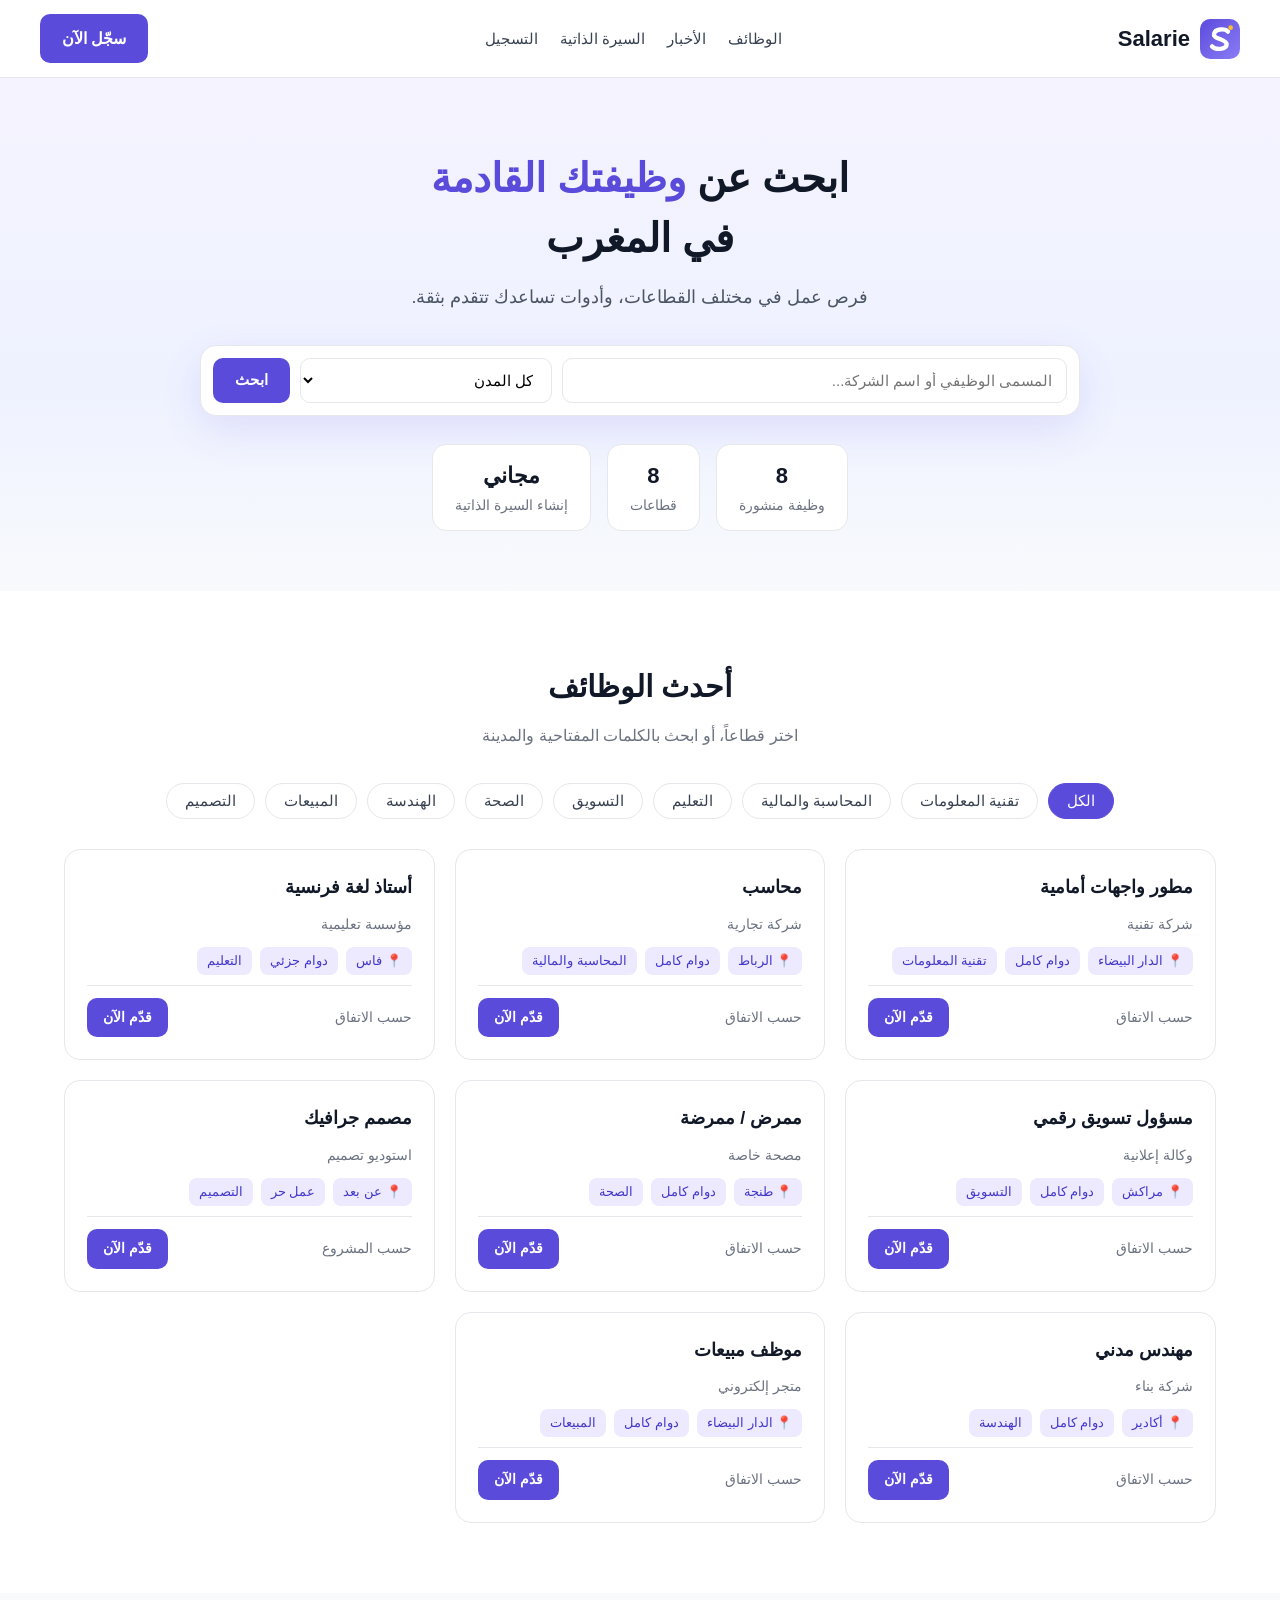
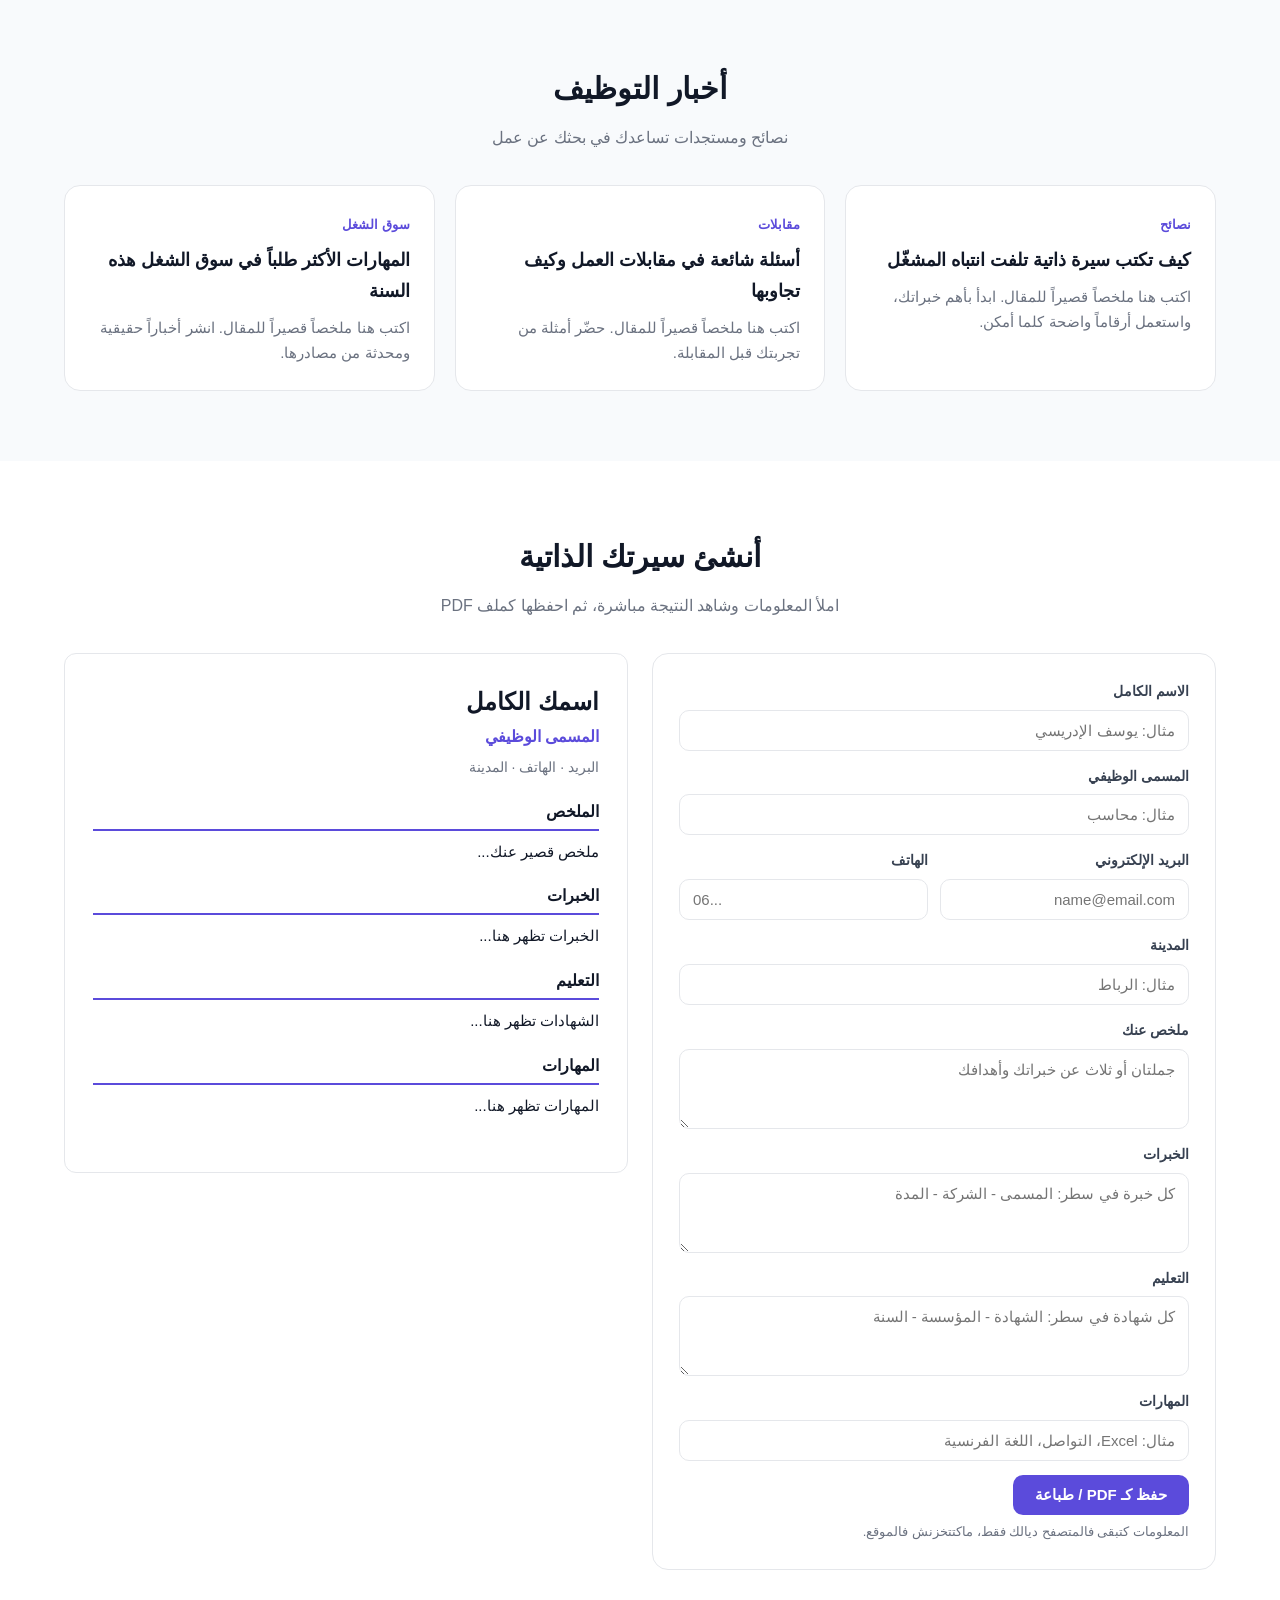
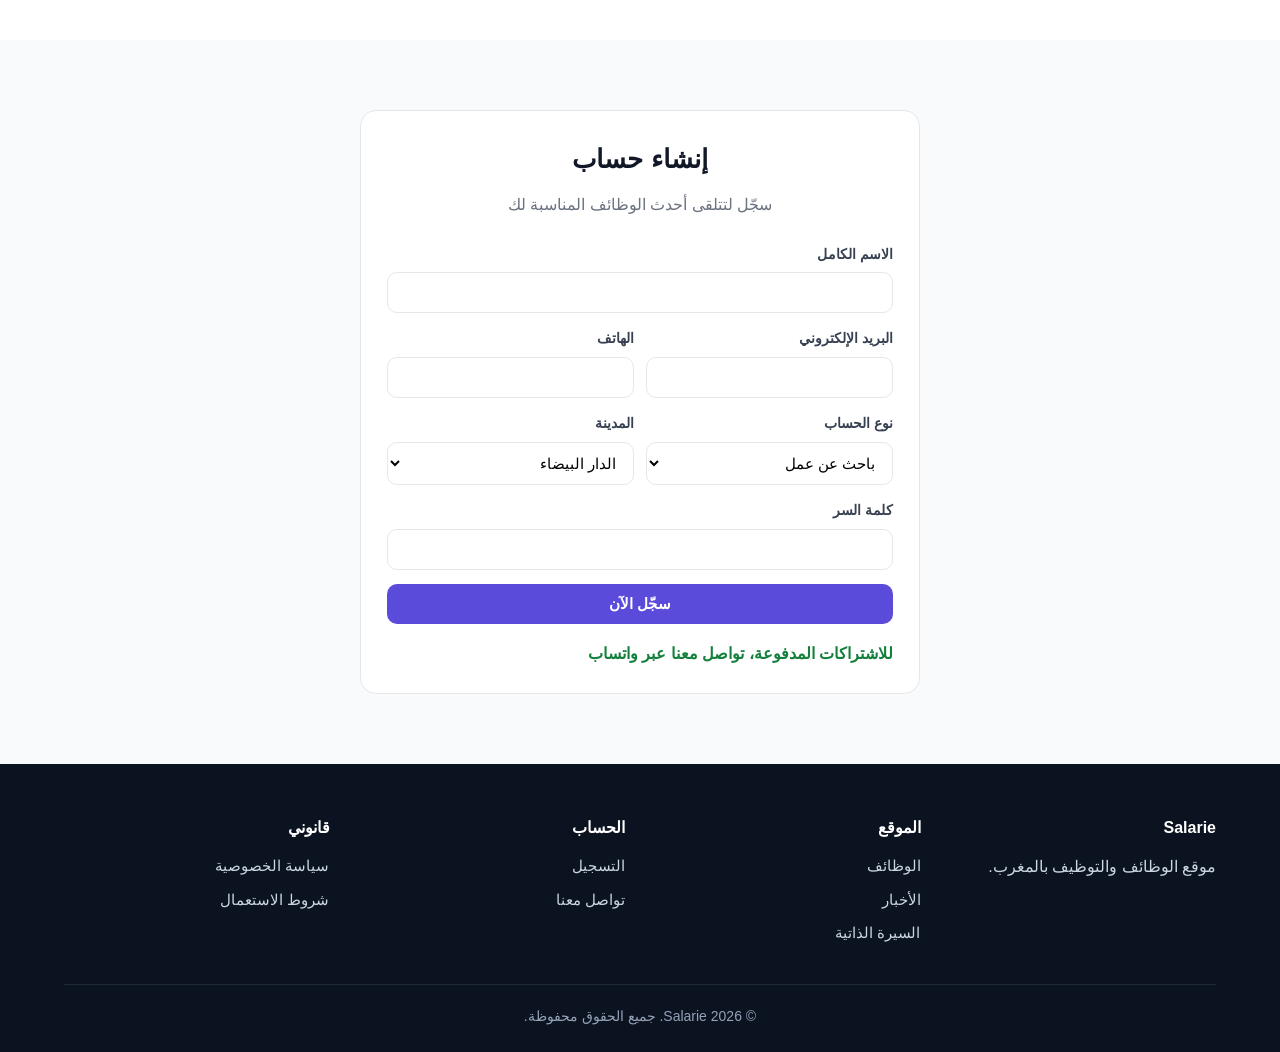
==== jobs.html @ de0eeb00 "Add files via upload" ====
<!DOCTYPE html>
<html lang="ar" dir="rtl">
<head>
<meta charset="UTF-8">
<meta name="viewport" content="width=device-width, initial-scale=1.0">
<title>Salarie | الوظائف والتوظيف بالمغرب</title>
<meta name="description" content="ابحث عن وظيفة في المغرب، تابع أخبار التوظيف، وأنشئ سيرتك الذاتية بسهولة مع Salarie">
<style>
:root{--primary:#5b4bdb;--primary-dark:#4338ca;--ink:#111827;--muted:#6b7280;--line:#e5e7eb;--bg:#f8fafc;--soft:#ede9fe}
*{box-sizing:border-box;margin:0;padding:0}
html{scroll-behavior:smooth}
body{font-family:Tahoma,Arial,sans-serif;color:var(--ink);background:var(--bg);line-height:1.7}
a{color:inherit;text-decoration:none}
button,input,select,textarea{font-family:inherit;font-size:15px}
.container{max-width:1200px;margin:auto;padding:0 24px}

/* Header */
header{background:#fff;border-bottom:1px solid var(--line);position:sticky;top:0;z-index:20}
.nav{display:flex;justify-content:space-between;align-items:center;gap:16px;flex-wrap:wrap;padding:14px 0}
.logo{display:flex;align-items:center;gap:10px;font-size:22px;font-weight:bold}
.logo-mark{width:40px;height:40px;flex-shrink:0}
.menu{display:flex;gap:22px;flex-wrap:wrap}
.menu a{color:#374151;font-size:15px}
.menu a:hover{color:var(--primary)}

/* Buttons */
.btn{display:inline-flex;align-items:center;justify-content:center;gap:8px;padding:11px 22px;border-radius:10px;border:none;cursor:pointer;font-weight:bold;transition:.2s}
.btn-primary{background:var(--primary);color:#fff}
.btn-primary:hover{background:var(--primary-dark)}
.btn-soft{background:#fff;color:var(--primary);border:1px solid #c7d2fe}
.btn-soft:hover{background:var(--soft)}

/* Hero */
.hero{background:linear-gradient(180deg,#f5f3ff,#eef2ff 60%,#f8fafc);padding:70px 0 60px;text-align:center}
.hero h1{font-size:40px;line-height:1.5;margin-bottom:14px}
.hero h1 span{color:var(--primary)}
.hero p{color:#4b5563;font-size:18px;margin-bottom:32px}
.search{background:#fff;border:1px solid var(--line);border-radius:16px;padding:12px;display:grid;grid-template-columns:2fr 1fr auto;gap:10px;max-width:880px;margin:auto;box-shadow:0 14px 40px rgba(91,75,219,.12)}
.search input,.search select{border:1px solid var(--line);border-radius:10px;padding:12px 14px;width:100%;background:#fff}
.hero-stats{display:flex;justify-content:center;gap:16px;flex-wrap:wrap;margin-top:28px}
.hero-stats div{background:#fff;border:1px solid var(--line);border-radius:14px;padding:12px 22px;font-size:14px;color:var(--muted)}
.hero-stats b{display:block;font-size:22px;color:var(--ink)}

/* Sections */
section{padding:70px 0}
.alt{background:#fff}
.title{font-size:30px;text-align:center;margin-bottom:10px}
.lead{text-align:center;color:var(--muted);margin-bottom:34px}

/* Jobs */
.chips{display:flex;flex-wrap:wrap;gap:10px;justify-content:center;margin-bottom:30px}
.chip{border:1px solid var(--line);background:#fff;border-radius:999px;padding:8px 18px;cursor:pointer;color:#374151}
.chip:hover,.chip.active{background:var(--primary);color:#fff;border-color:var(--primary)}
.jobs{display:grid;grid-template-columns:repeat(auto-fill,minmax(300px,1fr));gap:20px}
.job{background:#fff;border:1px solid var(--line);border-radius:16px;padding:22px;display:flex;flex-direction:column;gap:10px;transition:.2s}
.job:hover{box-shadow:0 10px 25px rgba(0,0,0,.06);transform:translateY(-3px)}
.job h3{font-size:18px}
.job .company{color:var(--muted);font-size:14px}
.tags{display:flex;gap:8px;flex-wrap:wrap}
.tag{background:var(--soft);color:var(--primary-dark);border-radius:8px;padding:3px 10px;font-size:13px}
.job .meta{color:var(--muted);font-size:14px;display:flex;justify-content:space-between;align-items:center;gap:10px;margin-top:auto;padding-top:12px;border-top:1px solid var(--line)}
.job .btn{padding:8px 16px;font-size:14px}
.empty{text-align:center;color:var(--muted);grid-column:1/-1;padding:30px}

/* News */
.news{display:grid;grid-template-columns:repeat(auto-fit,minmax(260px,1fr));gap:20px}
.news-card{background:#fff;border:1px solid var(--line);border-radius:16px;padding:24px}
.news-card small{color:var(--primary);font-weight:bold}
.news-card h3{margin:8px 0;font-size:18px}
.news-card p{color:var(--muted);font-size:15px}

/* Forms and CV */
.two{display:grid;grid-template-columns:1fr 1fr;gap:24px;align-items:start}
.panel{background:#fff;border:1px solid var(--line);border-radius:16px;padding:26px}
.field{display:flex;flex-direction:column;gap:6px;margin-bottom:14px}
.field label{font-size:14px;color:#374151;font-weight:bold}
.field input,.field select,.field textarea{border:1px solid var(--line);border-radius:10px;padding:11px 13px;background:#fff;width:100%}
.field textarea{min-height:80px;resize:vertical}
.grid2{display:grid;grid-template-columns:1fr 1fr;gap:12px}
.note{font-size:13px;color:var(--muted);margin-top:6px}
.actions{display:flex;gap:10px;flex-wrap:wrap;margin-top:8px}
#cv-preview{background:#fff;border:1px solid var(--line);border-radius:12px;padding:28px;min-height:520px}
#cv-preview h2{font-size:24px}
#cv-preview .role{color:var(--primary);font-weight:bold;margin-bottom:6px}
#cv-preview .info{font-size:14px;color:var(--muted);margin-bottom:14px}
#cv-preview h4{border-bottom:2px solid var(--primary);padding-bottom:4px;margin:18px 0 8px}
#cv-preview p{white-space:pre-line;font-size:15px}
.ok{display:none;background:#dcfce7;color:#166534;border-radius:10px;padding:12px 14px;margin-top:14px;font-size:15px}
.wa{display:inline-block;margin-top:16px;color:#15803d;font-weight:bold}

/* Footer */
footer{background:#0b1220;color:#cbd5e1;padding:50px 0 24px}
.foot{display:grid;grid-template-columns:repeat(auto-fit,minmax(200px,1fr));gap:30px;margin-bottom:30px}
footer h4{color:#fff;margin-bottom:12px}
footer a{display:block;color:#cbd5e1;margin-bottom:8px;font-size:15px}
footer a:hover{color:#fff}
.copy{text-align:center;border-top:1px solid #1f2937;padding-top:20px;font-size:14px;color:#94a3b8}

/* Printing: only the CV is printed or saved as PDF */
@media print{
  body *{visibility:hidden}
  #cv-preview,#cv-preview *{visibility:visible}
  #cv-preview{position:absolute;top:0;left:0;width:100%;border:none}
}

@media(max-width:900px){
  .two{grid-template-columns:1fr}
  .search{grid-template-columns:1fr}
  .hero h1{font-size:30px}
  .menu{display:none}
}
@media(max-width:600px){
  .grid2{grid-template-columns:1fr}
}
</style>
</head>
<body>

<header>
  <div class="container nav">
    <a class="logo" href="index.html">
      <svg class="logo-mark" viewBox="0 0 120 120" aria-hidden="true">
        <defs>
          <linearGradient id="lbg" x1="0" y1="0" x2="1" y2="1">
            <stop offset="0" stop-color="#5b4bdb"/>
            <stop offset="1" stop-color="#8b7cf6"/>
          </linearGradient>
        </defs>
        <rect width="120" height="120" rx="30" fill="url(#lbg)"/>
        <path d="M84 38 C76 28 44 28 42 46 C40 60 80 60 80 76 C80 92 46 94 36 82" fill="none" stroke="#ffffff" stroke-width="13" stroke-linecap="round" stroke-linejoin="round"/>
        <circle cx="92" cy="26" r="7" fill="#fbbf24"/>
      </svg>
      <span>Salarie</span>
    </a>
    <nav class="menu">
      <a href="#jobs">الوظائف</a>
      <a href="#news">الأخبار</a>
      <a href="#cv">السيرة الذاتية</a>
      <a href="#register">التسجيل</a>
    </nav>
    <a class="btn btn-primary" href="#register">سجّل الآن</a>
  </div>
</header>

<div class="hero">
  <div class="container">
    <h1>ابحث عن <span>وظيفتك القادمة</span><br>في المغرب</h1>
    <p>فرص عمل في مختلف القطاعات، وأدوات تساعدك تتقدم بثقة.</p>
    <div class="search">
      <input id="q" type="text" placeholder="المسمى الوظيفي أو اسم الشركة...">
      <select id="city">
        <option value="">كل المدن</option>
        <option>الدار البيضاء</option>
        <option>الرباط</option>
        <option>طنجة</option>
        <option>مراكش</option>
        <option>فاس</option>
        <option>أكادير</option>
        <option>عن بعد</option>
      </select>
      <button class="btn btn-primary" id="searchBtn">ابحث</button>
    </div>
    <div class="hero-stats">
      <div><b id="jobCount">0</b>وظيفة منشورة</div>
      <div><b>8</b>قطاعات</div>
      <div><b>مجاني</b>إنشاء السيرة الذاتية</div>
    </div>
  </div>
</div>

<section id="jobs" class="alt">
  <div class="container">
    <h2 class="title">أحدث الوظائف</h2>
    <p class="lead">اختر قطاعاً، أو ابحث بالكلمات المفتاحية والمدينة</p>
    <div class="chips" id="chips"></div>
    <div class="jobs" id="jobList"></div>
  </div>
</section>

<section id="news">
  <div class="container">
    <h2 class="title">أخبار التوظيف</h2>
    <p class="lead">نصائح ومستجدات تساعدك في بحثك عن عمل</p>
    <div class="news">
      <article class="news-card">
        <small>نصائح</small>
        <h3>كيف تكتب سيرة ذاتية تلفت انتباه المشغّل</h3>
        <p>اكتب هنا ملخصاً قصيراً للمقال. ابدأ بأهم خبراتك، واستعمل أرقاماً واضحة كلما أمكن.</p>
      </article>
      <article class="news-card">
        <small>مقابلات</small>
        <h3>أسئلة شائعة في مقابلات العمل وكيف تجاوبها</h3>
        <p>اكتب هنا ملخصاً قصيراً للمقال. حضّر أمثلة من تجربتك قبل المقابلة.</p>
      </article>
      <article class="news-card">
        <small>سوق الشغل</small>
        <h3>المهارات الأكثر طلباً في سوق الشغل هذه السنة</h3>
        <p>اكتب هنا ملخصاً قصيراً للمقال. انشر أخباراً حقيقية ومحدثة من مصادرها.</p>
      </article>
    </div>
  </div>
</section>

<section id="cv" class="alt">
  <div class="container">
    <h2 class="title">أنشئ سيرتك الذاتية</h2>
    <p class="lead">املأ المعلومات وشاهد النتيجة مباشرة، ثم احفظها كملف PDF</p>
    <div class="two">
      <div class="panel">
        <form id="cvForm" onsubmit="return false">
          <div class="field"><label for="cvName">الاسم الكامل</label><input id="cvName" type="text" placeholder="مثال: يوسف الإدريسي"></div>
          <div class="field"><label for="cvRole">المسمى الوظيفي</label><input id="cvRole" type="text" placeholder="مثال: محاسب"></div>
          <div class="grid2">
            <div class="field"><label for="cvEmail">البريد الإلكتروني</label><input id="cvEmail" type="email" placeholder="name@email.com"></div>
            <div class="field"><label for="cvPhone">الهاتف</label><input id="cvPhone" type="tel" placeholder="06..."></div>
          </div>
          <div class="field"><label for="cvCity">المدينة</label><input id="cvCity" type="text" placeholder="مثال: الرباط"></div>
          <div class="field"><label for="cvSummary">ملخص عنك</label><textarea id="cvSummary" placeholder="جملتان أو ثلاث عن خبراتك وأهدافك"></textarea></div>
          <div class="field"><label for="cvExp">الخبرات</label><textarea id="cvExp" placeholder="كل خبرة في سطر: المسمى - الشركة - المدة"></textarea></div>
          <div class="field"><label for="cvEdu">التعليم</label><textarea id="cvEdu" placeholder="كل شهادة في سطر: الشهادة - المؤسسة - السنة"></textarea></div>
          <div class="field"><label for="cvSkills">المهارات</label><input id="cvSkills" type="text" placeholder="مثال: Excel، التواصل، اللغة الفرنسية"></div>
          <div class="actions">
            <button class="btn btn-primary" id="printBtn" type="button">حفظ كـ PDF / طباعة</button>
          </div>
          <p class="note">المعلومات كتبقى فالمتصفح ديالك فقط، ماكتتخزنش فالموقع.</p>
        </form>
      </div>
      <div>
        <div id="cv-preview">
          <h2 id="pName">اسمك الكامل</h2>
          <div class="role" id="pRole">المسمى الوظيفي</div>
          <div class="info" id="pInfo">البريد · الهاتف · المدينة</div>
          <h4>الملخص</h4>
          <p id="pSummary">ملخص قصير عنك...</p>
          <h4>الخبرات</h4>
          <p id="pExp">الخبرات تظهر هنا...</p>
          <h4>التعليم</h4>
          <p id="pEdu">الشهادات تظهر هنا...</p>
          <h4>المهارات</h4>
          <p id="pSkills">المهارات تظهر هنا...</p>
        </div>
      </div>
    </div>
  </div>
</section>

<section id="register">
  <div class="container">
    <div class="panel" style="max-width:560px;margin:auto">
      <h2 class="title" style="font-size:26px">إنشاء حساب</h2>
      <p class="lead" style="margin-bottom:24px">سجّل لتتلقى أحدث الوظائف المناسبة لك</p>
      <form id="regForm">
        <div class="field"><label for="regName">الاسم الكامل</label><input id="regName" type="text" required></div>
        <div class="grid2">
          <div class="field"><label for="regEmail">البريد الإلكتروني</label><input id="regEmail" type="email" required></div>
          <div class="field"><label for="regPhone">الهاتف</label><input id="regPhone" type="tel"></div>
        </div>
        <div class="grid2">
          <div class="field">
            <label for="regType">نوع الحساب</label>
            <select id="regType">
              <option>باحث عن عمل</option>
              <option>شركة تبحث عن موظفين</option>
            </select>
          </div>
          <div class="field">
            <label for="regCity">المدينة</label>
            <select id="regCity">
              <option>الدار البيضاء</option>
              <option>الرباط</option>
              <option>طنجة</option>
              <option>مراكش</option>
              <option>فاس</option>
              <option>أكادير</option>
              <option>أخرى</option>
            </select>
          </div>
        </div>
        <div class="field"><label for="regPass">كلمة السر</label><input id="regPass" type="password" minlength="6" required></div>
        <button class="btn btn-primary" type="submit" style="width:100%">سجّل الآن</button>
      </form>
      <div class="ok" id="regOk">شكراً، تم استلام طلبك. (نسخة تجريبية: الحسابات غادي تتحفظ بعد ربط قاعدة البيانات)</div>
      <a class="wa" href="https://wa.me/212600000000" target="_blank" rel="noopener">للاشتراكات المدفوعة، تواصل معنا عبر واتساب</a>
    </div>
  </div>
</section>

<footer>
  <div class="container">
    <div class="foot">
      <div>
        <h4>Salarie</h4>
        <p>موقع الوظائف والتوظيف بالمغرب.</p>
      </div>
      <div>
        <h4>الموقع</h4>
        <a href="#jobs">الوظائف</a>
        <a href="#news">الأخبار</a>
        <a href="#cv">السيرة الذاتية</a>
      </div>
      <div>
        <h4>الحساب</h4>
        <a href="#register">التسجيل</a>
        <a href="#register">تواصل معنا</a>
      </div>
      <div>
        <h4>قانوني</h4>
        <a href="#">سياسة الخصوصية</a>
        <a href="#">شروط الاستعمال</a>
      </div>
    </div>
    <div class="copy">© 2026 Salarie. جميع الحقوق محفوظة.</div>
  </div>
</footer>

<script>
  /* Sample jobs: replace with real data later (Supabase). */
  const jobs = [
    { title: "مطور واجهات أمامية", company: "شركة تقنية", city: "الدار البيضاء", type: "دوام كامل", category: "تقنية المعلومات", salary: "حسب الاتفاق" },
    { title: "محاسب", company: "شركة تجارية", city: "الرباط", type: "دوام كامل", category: "المحاسبة والمالية", salary: "حسب الاتفاق" },
    { title: "أستاذ لغة فرنسية", company: "مؤسسة تعليمية", city: "فاس", type: "دوام جزئي", category: "التعليم", salary: "حسب الاتفاق" },
    { title: "مسؤول تسويق رقمي", company: "وكالة إعلانية", city: "مراكش", type: "دوام كامل", category: "التسويق", salary: "حسب الاتفاق" },
    { title: "ممرض / ممرضة", company: "مصحة خاصة", city: "طنجة", type: "دوام كامل", category: "الصحة", salary: "حسب الاتفاق" },
    { title: "مصمم جرافيك", company: "استوديو تصميم", city: "عن بعد", type: "عمل حر", category: "التصميم", salary: "حسب المشروع" },
    { title: "مهندس مدني", company: "شركة بناء", city: "أكادير", type: "دوام كامل", category: "الهندسة", salary: "حسب الاتفاق" },
    { title: "موظف مبيعات", company: "متجر إلكتروني", city: "الدار البيضاء", type: "دوام كامل", category: "المبيعات", salary: "حسب الاتفاق" }
  ];

  const categories = ["الكل", "تقنية المعلومات", "المحاسبة والمالية", "التعليم", "التسويق", "الصحة", "الهندسة", "المبيعات", "التصميم"];
  let activeCategory = "الكل";

  const $ = (id) => document.getElementById(id);

  function renderChips() {
    $("chips").innerHTML = categories.map(c =>
      `<button class="chip ${c === activeCategory ? "active" : ""}" data-cat="${c}">${c}</button>`
    ).join("");
  }

  function jobCard(j) {
    return `<article class="job">
      <h3>${j.title}</h3>
      <div class="company">${j.company}</div>
      <div class="tags">
        <span class="tag">📍 ${j.city}</span>
        <span class="tag">${j.type}</span>
        <span class="tag">${j.category}</span>
      </div>
      <div class="meta">
        <span>${j.salary}</span>
        <a class="btn btn-primary" href="#register">قدّم الآن</a>
      </div>
    </article>`;
  }

  function renderJobs() {
    const q = $("q").value.trim().toLowerCase();
    const city = $("city").value;
    const list = jobs.filter(j =>
      (activeCategory === "الكل" || j.category === activeCategory) &&
      (!city || j.city === city) &&
      (!q || (j.title + " " + j.company + " " + j.category).toLowerCase().includes(q))
    );
    $("jobList").innerHTML = list.length
      ? list.map(jobCard).join("")
      : `<div class="empty">ما لقيناش وظائف مطابقة، جرّب كلمات أو مدينة أخرى.</div>`;
  }

  $("chips").addEventListener("click", (e) => {
    const btn = e.target.closest(".chip");
    if (!btn) return;
    activeCategory = btn.dataset.cat;
    renderChips();
    renderJobs();
  });
  $("searchBtn").addEventListener("click", () => {
    renderJobs();
    location.hash = "#jobs";
  });
  $("q").addEventListener("input", renderJobs);
  $("city").addEventListener("change", renderJobs);

  /* CV live preview */
  const cvFields = {
    cvName: "pName", cvRole: "pRole", cvSummary: "pSummary",
    cvExp: "pExp", cvEdu: "pEdu", cvSkills: "pSkills"
  };
  const emptyText = {
    pName: "اسمك الكامل", pRole: "المسمى الوظيفي", pSummary: "ملخص قصير عنك...",
    pExp: "الخبرات تظهر هنا...", pEdu: "الشهادات تظهر هنا...", pSkills: "المهارات تظهر هنا..."
  };
  function updateCV() {
    Object.keys(cvFields).forEach(inputId => {
      const value = $(inputId).value.trim();
      $(cvFields[inputId]).textContent = value || emptyText[cvFields[inputId]];
    });
    const info = [$("cvEmail").value.trim(), $("cvPhone").value.trim(), $("cvCity").value.trim()]
      .filter(Boolean).join(" · ");
    $("pInfo").textContent = info || "البريد · الهاتف · المدينة";
  }
  document.querySelectorAll("#cvForm input, #cvForm textarea").forEach(el =>
    el.addEventListener("input", updateCV)
  );
  $("printBtn").addEventListener("click", () => window.print());

  /* Registration (demo only). Connect Supabase here later to save users. */
  $("regForm").addEventListener("submit", (e) => {
    e.preventDefault();
    $("regOk").style.display = "block";
    e.target.reset();
  });

  $("jobCount").textContent = jobs.length;
  renderChips();
  renderJobs();
  updateCV();
</script>

</body>
</html>
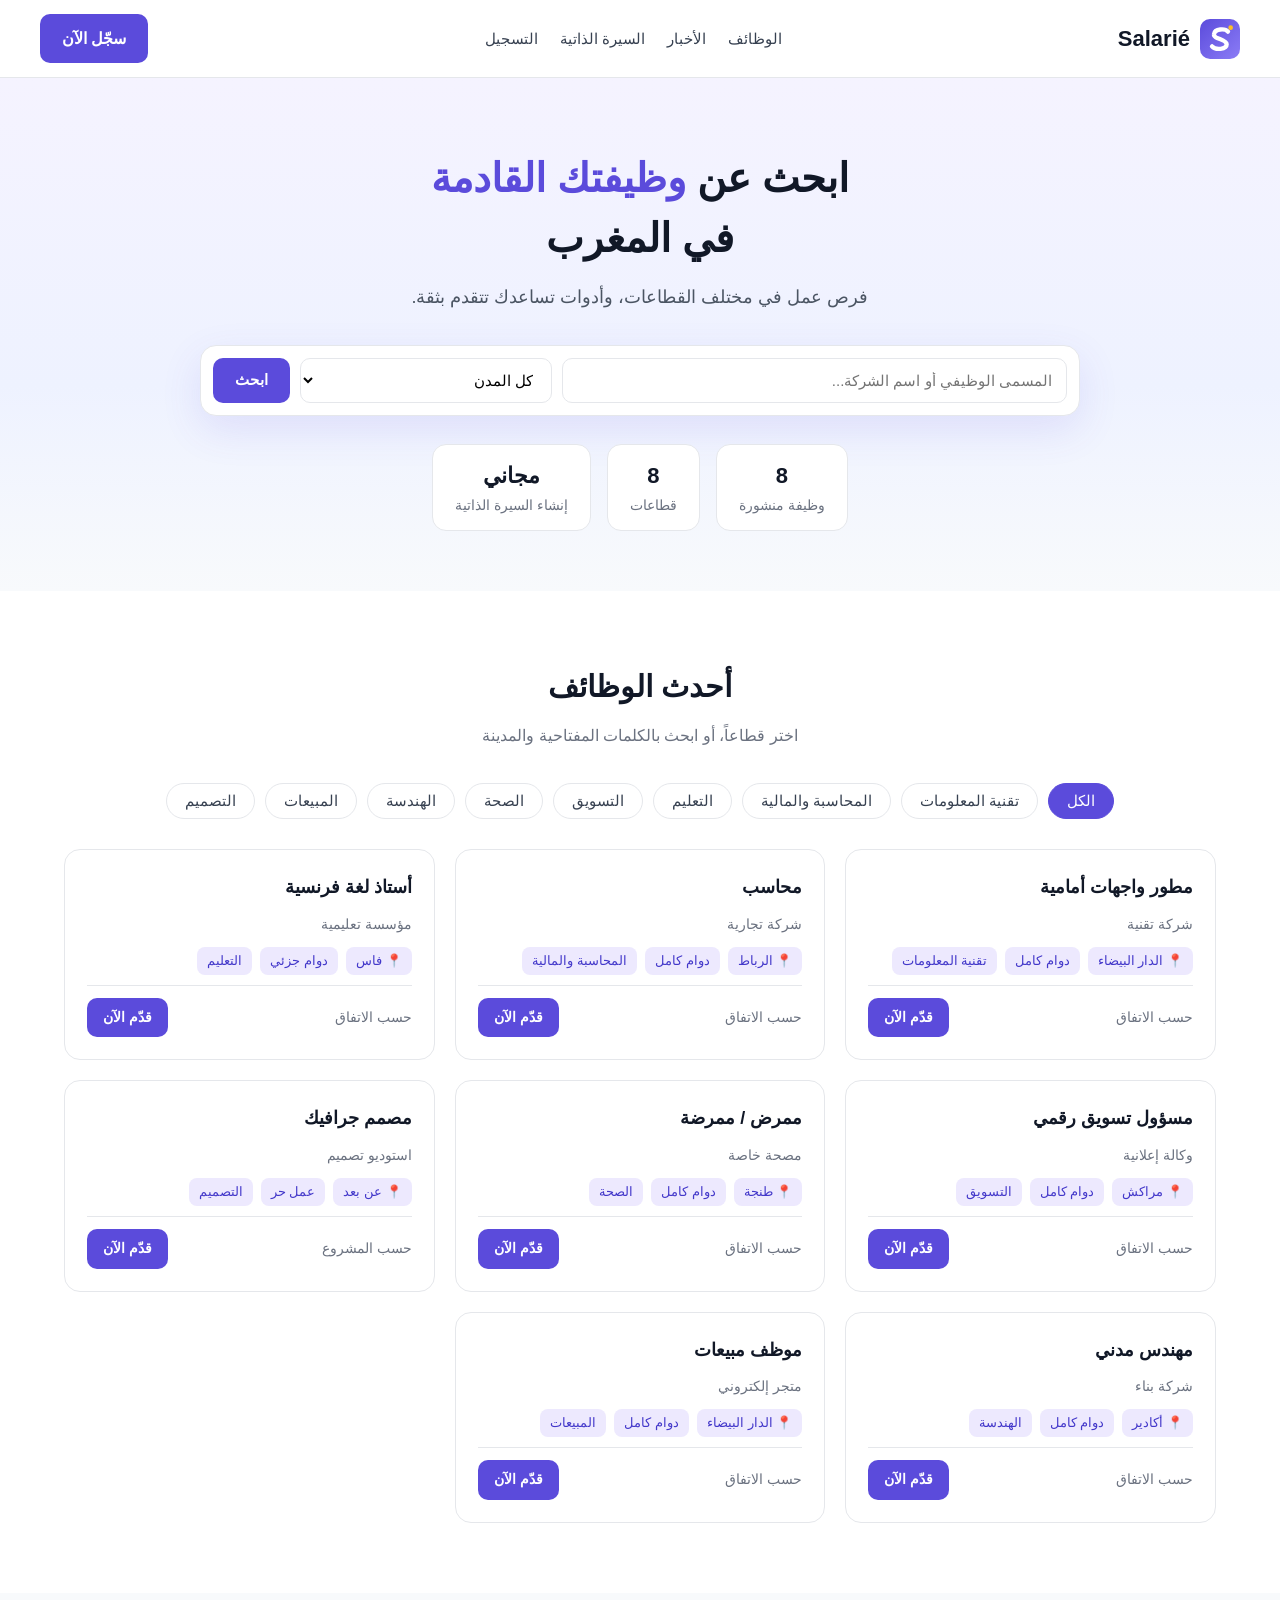
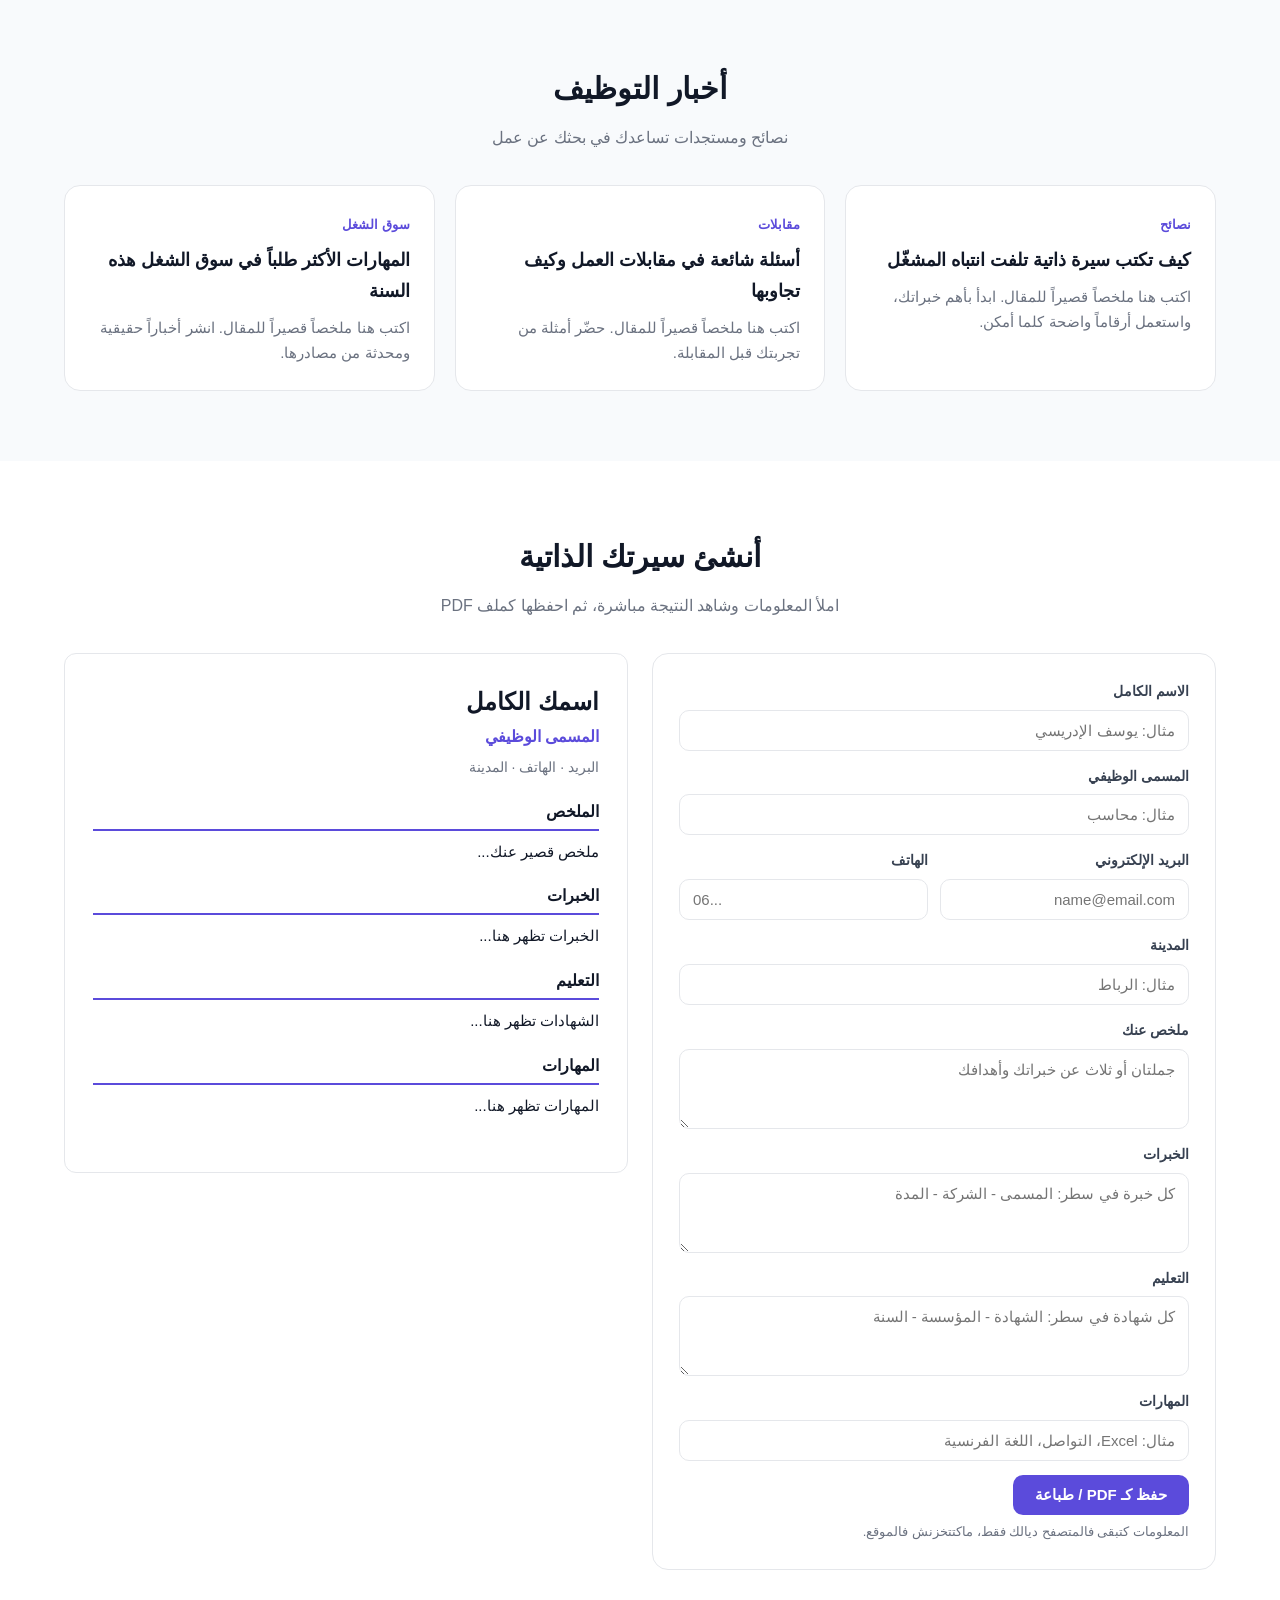
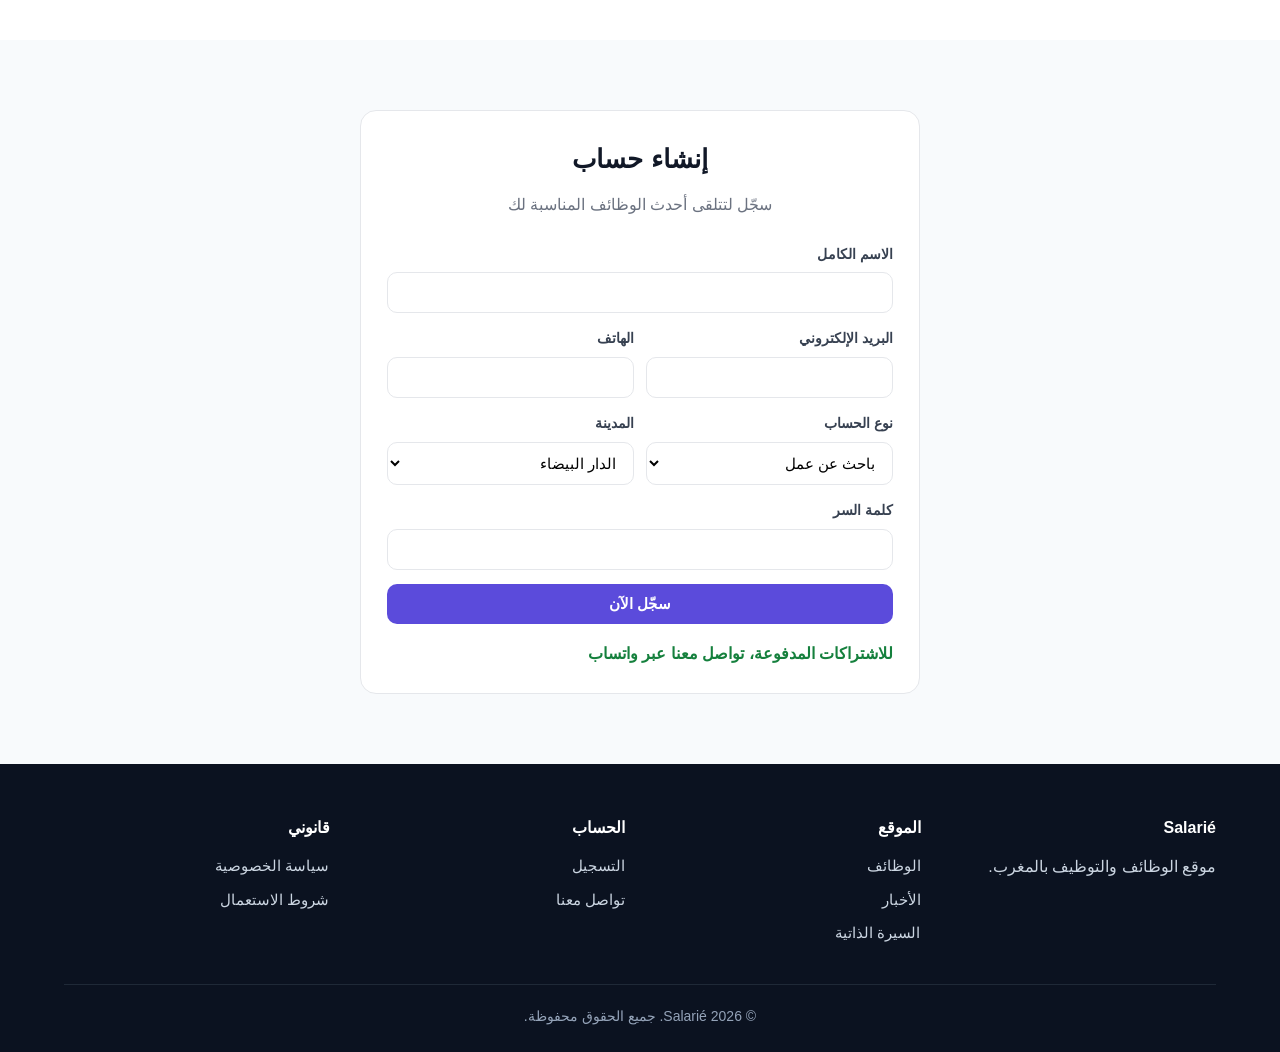
==== commit 4a966431: "Add files via upload" ====
--- a/jobs.html
+++ b/jobs.html
@@ -3,8 +3,8 @@
 <head>
 <meta charset="UTF-8">
 <meta name="viewport" content="width=device-width, initial-scale=1.0">
-<title>Salarie | الوظائف والتوظيف بالمغرب</title>
-<meta name="description" content="ابحث عن وظيفة في المغرب، تابع أخبار التوظيف، وأنشئ سيرتك الذاتية بسهولة مع Salarie">
+<title>Salarié | الوظائف والتوظيف بالمغرب</title>
+<meta name="description" content="ابحث عن وظيفة في المغرب، تابع أخبار التوظيف، وأنشئ سيرتك الذاتية بسهولة مع Salarié">
 <style>
 :root{--primary:#5b4bdb;--primary-dark:#4338ca;--ink:#111827;--muted:#6b7280;--line:#e5e7eb;--bg:#f8fafc;--soft:#ede9fe}
 *{box-sizing:border-box;margin:0;padding:0}
@@ -130,7 +130,7 @@
         <path d="M84 38 C76 28 44 28 42 46 C40 60 80 60 80 76 C80 92 46 94 36 82" fill="none" stroke="#ffffff" stroke-width="13" stroke-linecap="round" stroke-linejoin="round"/>
         <circle cx="92" cy="26" r="7" fill="#fbbf24"/>
       </svg>
-      <span>Salarie</span>
+      <span>Salarié</span>
     </a>
     <nav class="menu">
       <a href="#jobs">الوظائف</a>
@@ -289,7 +289,7 @@
   <div class="container">
     <div class="foot">
       <div>
-        <h4>Salarie</h4>
+        <h4>Salarié</h4>
         <p>موقع الوظائف والتوظيف بالمغرب.</p>
       </div>
       <div>
@@ -309,7 +309,7 @@
         <a href="#">شروط الاستعمال</a>
       </div>
     </div>
-    <div class="copy">© 2026 Salarie. جميع الحقوق محفوظة.</div>
+    <div class="copy">© 2026 Salarié. جميع الحقوق محفوظة.</div>
   </div>
 </footer>
 
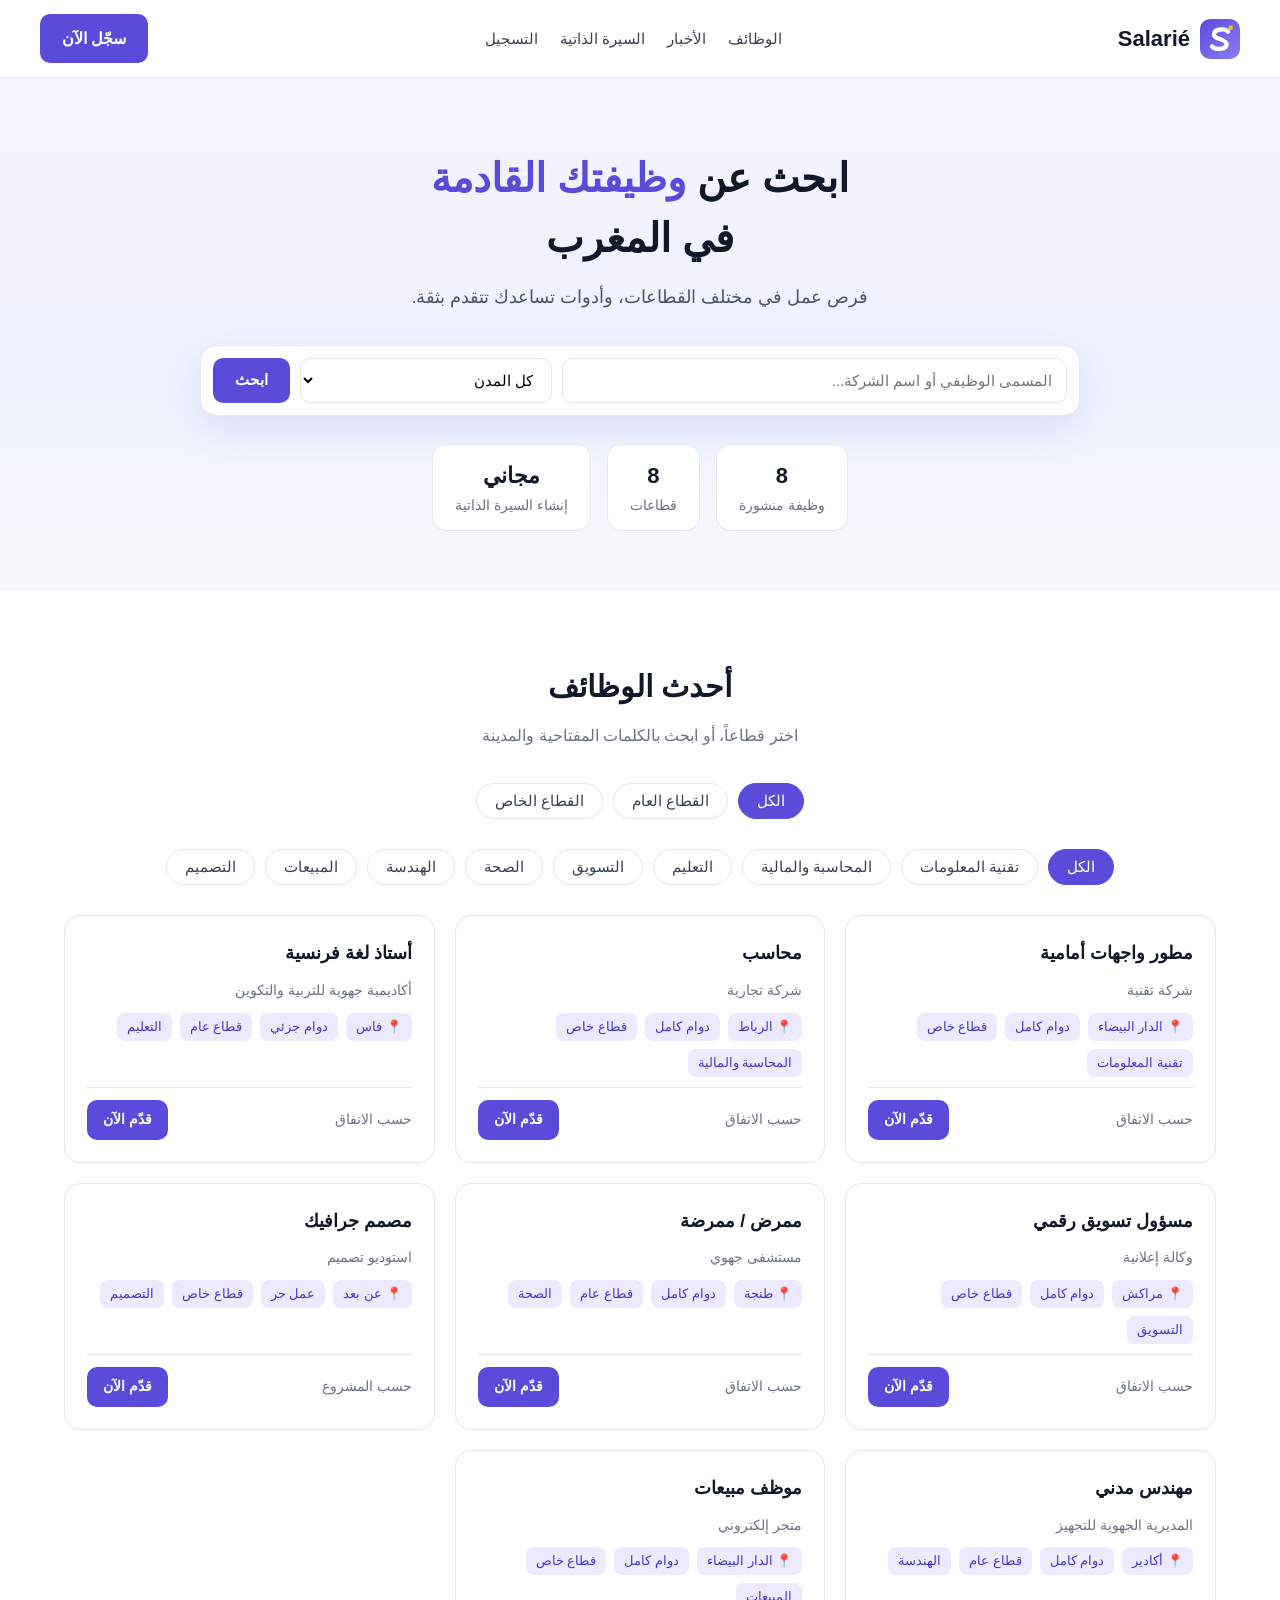
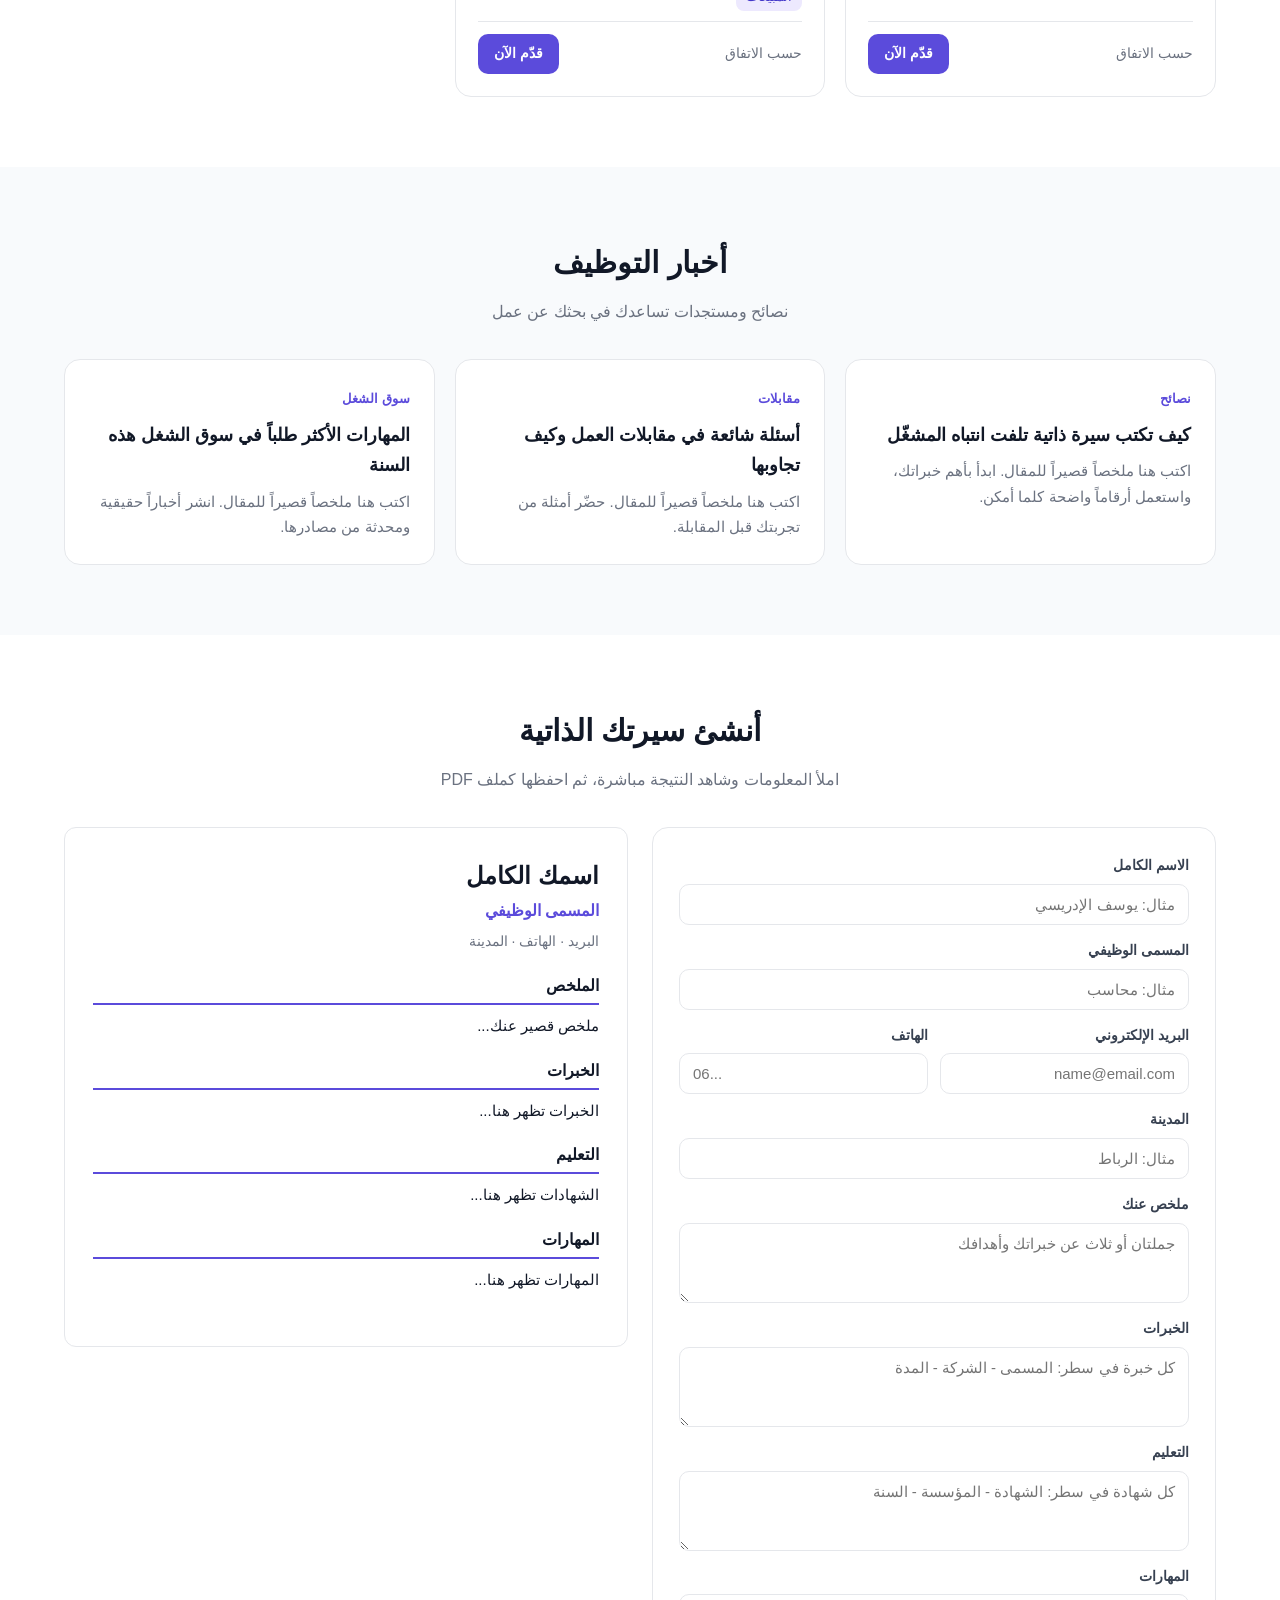
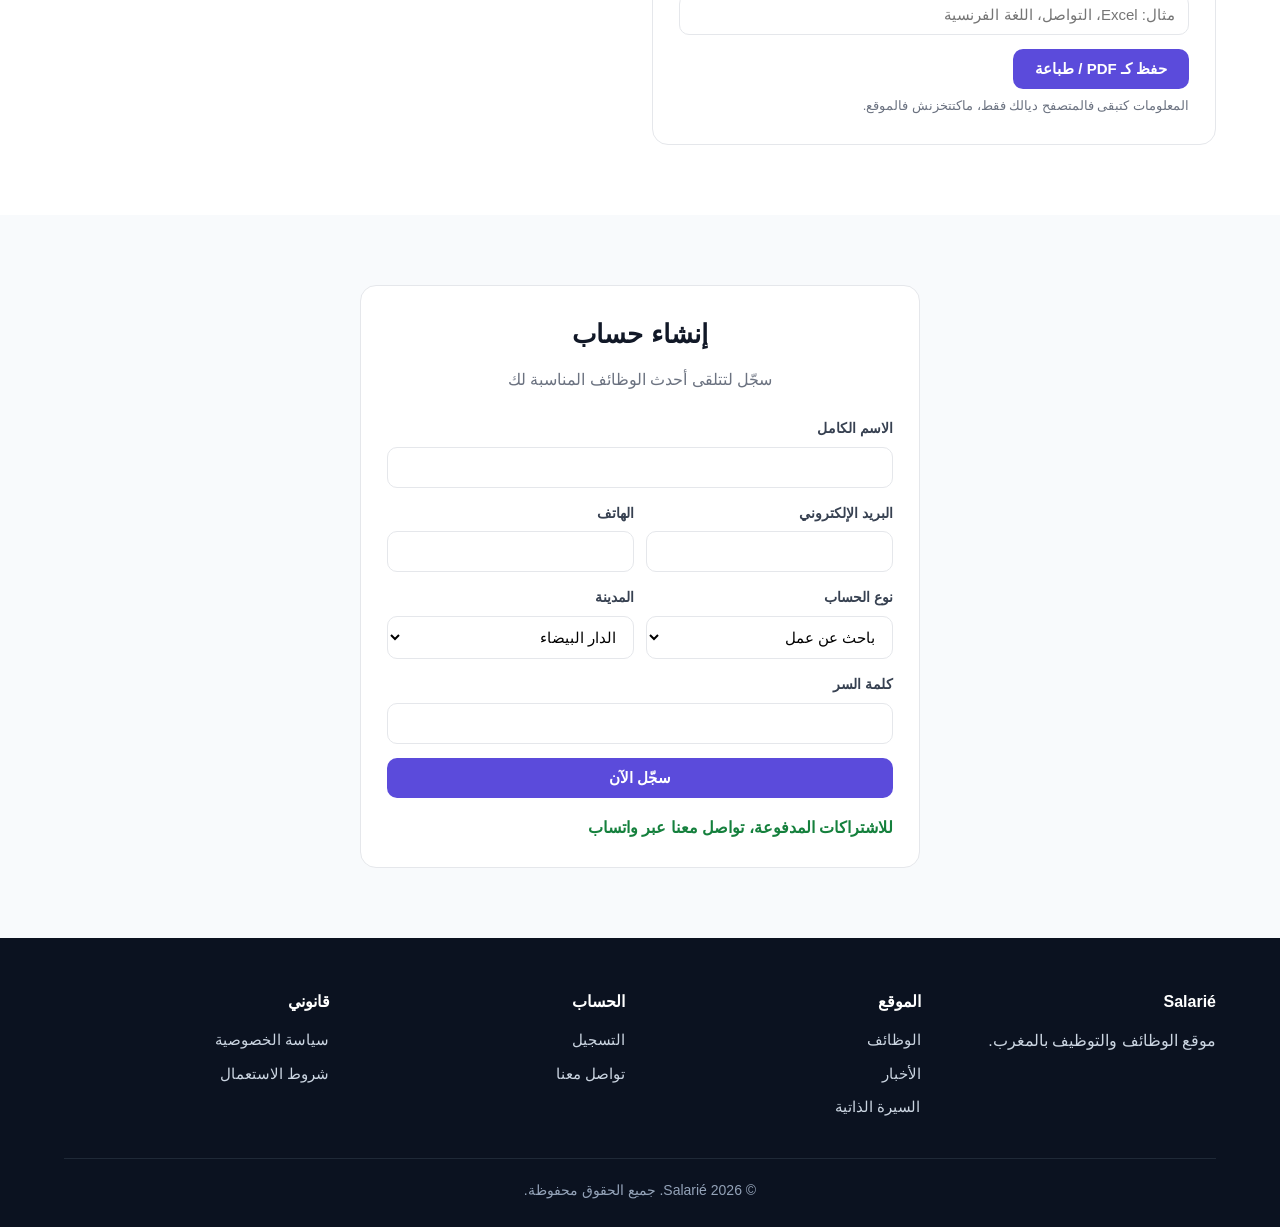
==== commit 76217be3: "Add files via upload" ====
--- a/jobs.html
+++ b/jobs.html
@@ -172,6 +172,7 @@
   <div class="container">
     <h2 class="title">أحدث الوظائف</h2>
     <p class="lead">اختر قطاعاً، أو ابحث بالكلمات المفتاحية والمدينة</p>
+    <div class="chips" id="sectorChips"></div>
     <div class="chips" id="chips"></div>
     <div class="jobs" id="jobList"></div>
   </div>
@@ -316,20 +317,37 @@
 <script>
   /* Sample jobs: replace with real data later (Supabase). */
   const jobs = [
-    { title: "مطور واجهات أمامية", company: "شركة تقنية", city: "الدار البيضاء", type: "دوام كامل", category: "تقنية المعلومات", salary: "حسب الاتفاق" },
-    { title: "محاسب", company: "شركة تجارية", city: "الرباط", type: "دوام كامل", category: "المحاسبة والمالية", salary: "حسب الاتفاق" },
-    { title: "أستاذ لغة فرنسية", company: "مؤسسة تعليمية", city: "فاس", type: "دوام جزئي", category: "التعليم", salary: "حسب الاتفاق" },
-    { title: "مسؤول تسويق رقمي", company: "وكالة إعلانية", city: "مراكش", type: "دوام كامل", category: "التسويق", salary: "حسب الاتفاق" },
-    { title: "ممرض / ممرضة", company: "مصحة خاصة", city: "طنجة", type: "دوام كامل", category: "الصحة", salary: "حسب الاتفاق" },
-    { title: "مصمم جرافيك", company: "استوديو تصميم", city: "عن بعد", type: "عمل حر", category: "التصميم", salary: "حسب المشروع" },
-    { title: "مهندس مدني", company: "شركة بناء", city: "أكادير", type: "دوام كامل", category: "الهندسة", salary: "حسب الاتفاق" },
-    { title: "موظف مبيعات", company: "متجر إلكتروني", city: "الدار البيضاء", type: "دوام كامل", category: "المبيعات", salary: "حسب الاتفاق" }
+    { title: "مطور واجهات أمامية", sector: "private", company: "شركة تقنية", city: "الدار البيضاء", type: "دوام كامل", category: "تقنية المعلومات", salary: "حسب الاتفاق" },
+    { title: "محاسب", sector: "private", company: "شركة تجارية", city: "الرباط", type: "دوام كامل", category: "المحاسبة والمالية", salary: "حسب الاتفاق" },
+    { title: "أستاذ لغة فرنسية", sector: "public", company: "أكاديمية جهوية للتربية والتكوين", city: "فاس", type: "دوام جزئي", category: "التعليم", salary: "حسب الاتفاق" },
+    { title: "مسؤول تسويق رقمي", sector: "private", company: "وكالة إعلانية", city: "مراكش", type: "دوام كامل", category: "التسويق", salary: "حسب الاتفاق" },
+    { title: "ممرض / ممرضة", sector: "public", company: "مستشفى جهوي", city: "طنجة", type: "دوام كامل", category: "الصحة", salary: "حسب الاتفاق" },
+    { title: "مصمم جرافيك", sector: "private", company: "استوديو تصميم", city: "عن بعد", type: "عمل حر", category: "التصميم", salary: "حسب المشروع" },
+    { title: "مهندس مدني", sector: "public", company: "المديرية الجهوية للتجهيز", city: "أكادير", type: "دوام كامل", category: "الهندسة", salary: "حسب الاتفاق" },
+    { title: "موظف مبيعات", sector: "private", company: "متجر إلكتروني", city: "الدار البيضاء", type: "دوام كامل", category: "المبيعات", salary: "حسب الاتفاق" }
   ];
+
+  const sectors = [["all", "الكل"], ["public", "القطاع العام"], ["private", "القطاع الخاص"]];
+  let activeSector = new URLSearchParams(location.search).get("sector") || "all";
 
   const categories = ["الكل", "تقنية المعلومات", "المحاسبة والمالية", "التعليم", "التسويق", "الصحة", "الهندسة", "المبيعات", "التصميم"];
   let activeCategory = "الكل";
 
   const $ = (id) => document.getElementById(id);
+
+  function renderSectors() {
+    $("sectorChips").innerHTML = sectors.map(([k, label]) =>
+      `<button class="chip ${k === activeSector ? "active" : ""}" data-sector="${k}">${label}</button>`
+    ).join("");
+  }
+
+  $("sectorChips").addEventListener("click", (e) => {
+    const btn = e.target.closest(".chip");
+    if (!btn) return;
+    activeSector = btn.dataset.sector;
+    renderSectors();
+    renderJobs();
+  });
 
   function renderChips() {
     $("chips").innerHTML = categories.map(c =>
@@ -344,6 +362,7 @@
       <div class="tags">
         <span class="tag">📍 ${j.city}</span>
         <span class="tag">${j.type}</span>
+        <span class="tag">${j.sector === "public" ? "قطاع عام" : "قطاع خاص"}</span>
         <span class="tag">${j.category}</span>
       </div>
       <div class="meta">
@@ -357,6 +376,7 @@
     const q = $("q").value.trim().toLowerCase();
     const city = $("city").value;
     const list = jobs.filter(j =>
+      (activeSector === "all" || j.sector === activeSector) &&
       (activeCategory === "الكل" || j.category === activeCategory) &&
       (!city || j.city === city) &&
       (!q || (j.title + " " + j.company + " " + j.category).toLowerCase().includes(q))
@@ -411,6 +431,7 @@
   });
 
   $("jobCount").textContent = jobs.length;
+  renderSectors();
   renderChips();
   renderJobs();
   updateCV();
